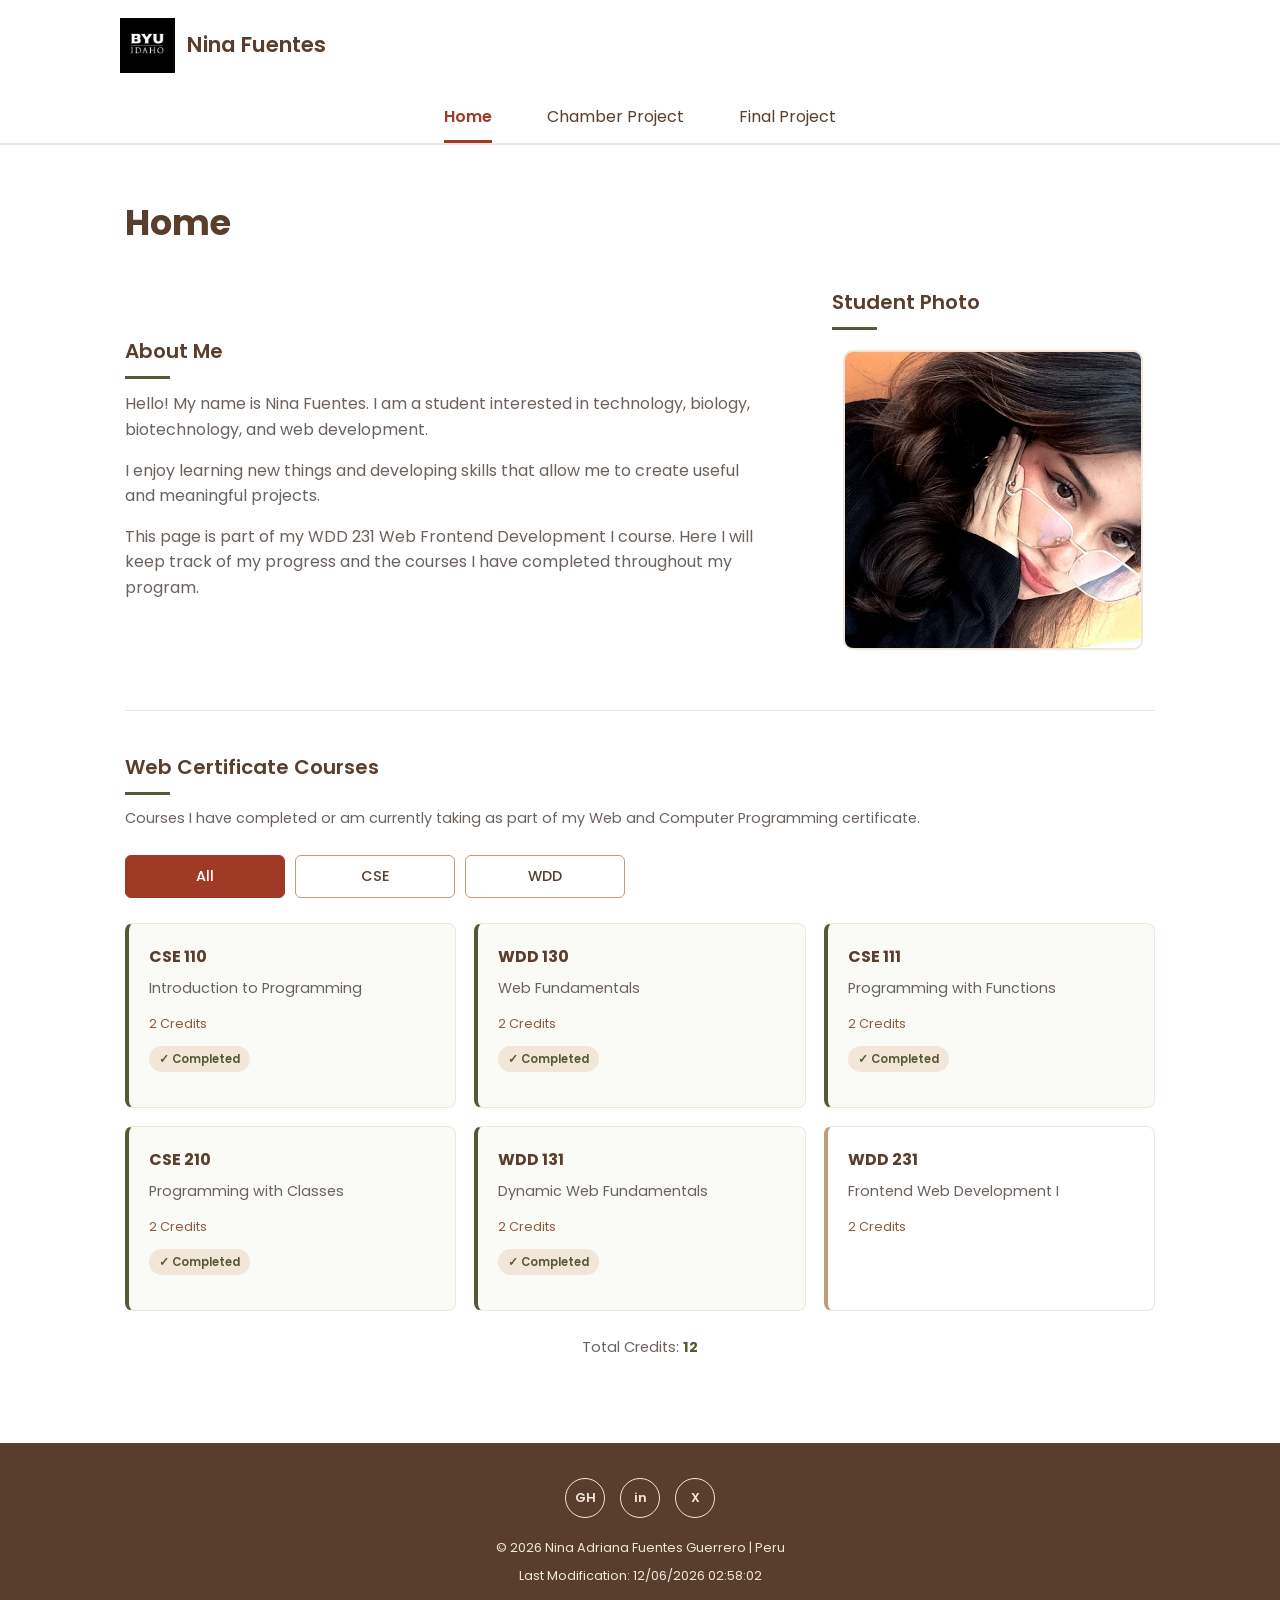
==== index.html @ 89409931 "w1" ====
<!DOCTYPE html>
<html lang="en">

<head>
    <meta charset="UTF-8">

    <meta name="viewport" content="width=device-width, initial-scale=1.0">

    <meta name="description"
        content="Nina Fuentes' WDD 231 course home page. Explore my web development courses and progress.">

    <meta name="author"
        content="Nina Adriana Fuentes Guerrero">

    <title>WDD 231 | Nina Fuentes</title>


    <!-- Google Fonts -->

    <link rel="preconnect" href="https://fonts.googleapis.com">

    <link rel="preconnect"
        href="https://fonts.gstatic.com"
        crossorigin>

    <link
        href="https://fonts.googleapis.com/css2?family=Poppins:wght@400;500;600;700&display=swap"
        rel="stylesheet">


    <!-- CSS -->

    <link rel="stylesheet"
        href="styles/small.css">

    <link rel="stylesheet"
        href="styles/larger.css">


    <!-- JavaScript -->

    <script
        src="scripts/navigation.js"
        defer>
    </script>

    <script
        src="scripts/date.js"
        defer>
    </script>

    <script
        src="scripts/course.js"
        defer>
    </script>

</head>


<body>


    <!-- =========================
         HEADER
    ========================== -->

    <header>

        <div class="header-content">


            <a href="index.html"
                class="logo-link">

                <img
                    src="images/byui-logo.jpg   "
                    alt="Brigham Young University-Idaho logo"
                    class="logo">

            </a>


            <span class="site-name">
                Nina Fuentes
            </span>


            <button
                id="menu-button"
                class="menu-button"
                aria-label="Open navigation menu"
                aria-expanded="false">

                ☰

            </button>

        </div>


        <!-- Navigation -->

        <nav id="navigation">

            <a
                href="index.html"
                class="active">

                Home

            </a>


            <a href="#">
                Chamber Project
            </a>


            <a href="#">
                Final Project
            </a>

        </nav>

    </header>



    <!-- =========================
         MAIN
    ========================== -->

    <main>


        <h1>
            Home
        </h1>



        <!-- =========================
             ABOUT + PHOTO
        ========================== -->

        <div class="top-sections">


            <!-- About Me -->

            <section class="about-section">

                <h2>
                    About Me
                </h2>


                <div class="section-content">

                    <p>
                        Hello! My name is Nina Fuentes. I am a student
                        interested in technology, biology, biotechnology,
                        and web development.
                    </p>


                    <p>
                        I enjoy learning new things and developing
                        skills that allow me to create useful and
                        meaningful projects.
                    </p>


                    <p>
                        This page is part of my WDD 231 Web Frontend
                        Development I course. Here I will keep track
                        of my progress and the courses I have completed
                        throughout my program.
                    </p>

                </div>

            </section>



            <!-- Student Photo -->

            <section class="photo-section">

                <h2>
                    Student Photo
                </h2>


                <div class="photo-container">

                    <img
                        src="images/student-photo.jpg"
                        alt="Photo of Nina Fuentes">

                </div>

            </section>

        </div>



        <!-- =========================
             COURSES
        ========================== -->

        <section class="courses-section">


            <h2>
                Web Certificate Courses
            </h2>


            <p class="courses-intro">
                Courses I have completed or am currently taking
                as part of my Web and Computer Programming certificate.
            </p>



            <!-- Filter buttons -->

            <div class="course-filters">


                <button
                    id="all-courses"
                    class="filter-button active-filter">

                    All

                </button>


                <button
                    id="cse-courses"
                    class="filter-button">

                    CSE

                </button>


                <button
                    id="wdd-courses"
                    class="filter-button">

                    WDD

                </button>

            </div>



            <!-- Course cards -->

            <div
                id="course-container"
                class="course-container">

            </div>



            <!-- Credits -->

            <p class="credits">

                Total Credits:
                <span id="total-credits">
                    0
                </span>

            </p>

        </section>

    </main>



    <!-- =========================
         FOOTER
    ========================== -->

    <footer>


        <!-- Social links -->

        <div class="social-links">


            <a
                href="https://github.com/ninafuentesg/wdd231"
                target="_blank"
                rel="noopener noreferrer"
                aria-label="GitHub">

                <span class="social-icon">
                    GH
                </span>

            </a>



            <a
                href="https://www.linkedin.com/in/nina-adriana-fuentes-guerrero/"
                target="_blank"
                rel="noopener noreferrer"
                aria-label="LinkedIn">

                <span class="social-icon">
                    in
                </span>

            </a>



            <a
                href="#"
                aria-label="Social media">

                <span class="social-icon">
                    X
                </span>

            </a>

        </div>



        <!-- Copyright -->

        <p>

            ©
            <span id="currentyear"></span>

            Nina Adriana Fuentes Guerrero

            | Peru

        </p>



        <!-- Last modified -->

        <p id="lastModified">

        </p>


    </footer>


</body>

</html>
---- styles/small.css ----
/* ========================================
   COLOR PALETTE
======================================== */

:root {

    --olive: #555934;

    --cream: #F2E6D8;

    --tan: #BF9B7A;

    --brown: #8C5B3E;

    --dark-brown: #593E2E;

    --terracotta: #9E3A26;

    --white: #FFFFFF;

    --text-light: #6B625D;

}


/* ========================================
   RESET
======================================== */

* {
    box-sizing: border-box;
}


html {
    scroll-behavior: smooth;
}


body {

    margin: 0;

    font-family:
        "Poppins",
        sans-serif;

    background-color: var(--white);

    color: var(--dark-brown);

    line-height: 1.6;

}


img {

    max-width: 100%;

    height: auto;

    display: block;

}


a {

    color: inherit;

}


button {

    font-family: inherit;

}


/* ========================================
   HEADER
======================================== */

header {

    background-color: var(--white);

    border-bottom:
        1px solid var(--cream);

}


.header-content {

    display: flex;

    align-items: center;

    gap: 12px;

    max-width: 1100px;

    margin: 0 auto;

    padding: 14px 20px;

}


.logo-link {

    display: flex;

    align-items: center;

}


.logo {

    width: 48px;

    height: 48px;

}


.site-name {

    flex: 1;

    font-size: 1.2rem;

    font-weight: 600;

    color: var(--dark-brown);

}


/* ========================================
   MOBILE MENU BUTTON
======================================== */

.menu-button {

    border: none;

    background-color: transparent;

    color: var(--dark-brown);

    font-size: 1.8rem;

    cursor: pointer;

    padding: 5px;

}


.menu-button:hover {

    color: var(--terracotta);

}


/* ========================================
   NAVIGATION
======================================== */

nav {

    display: none;

    flex-direction: column;

    background-color: var(--white);

    border-top:
        1px solid var(--cream);

}


nav.open {

    display: flex;

}


nav a {

    padding: 14px 20px;

    text-decoration: none;

    color: var(--dark-brown);

    transition:
        background-color 0.2s ease,
        color 0.2s ease;

}


nav a:hover {

    background-color: var(--cream);

    color: var(--terracotta);

}


nav a.active {

    background-color: var(--cream);

    color: var(--terracotta);

    font-weight: 600;

}


/* ========================================
   MAIN
======================================== */

main {

    max-width: 1100px;

    margin: 0 auto;

    padding: 35px 20px 60px;

}


h1 {

    margin: 0 0 35px;

    font-size: 2rem;

    color: var(--dark-brown);

}


h2 {

    margin: 0;

    color: var(--dark-brown);

    font-size: 1.25rem;

    font-weight: 600;

}


h2::after {

    content: "";

    display: block;

    width: 45px;

    height: 3px;

    margin-top: 9px;

    background-color: var(--olive);

}


/* ========================================
   TOP SECTIONS
======================================== */

.top-sections {

    display: grid;

    gap: 45px;

}


.about-section,
.photo-section {

    background-color: var(--white);

}


.section-content {

    padding-top: 12px;

}


.section-content p {

    margin: 0 0 15px;

    color: var(--text-light);

}


.section-content p:last-child {

    margin-bottom: 0;

}


/* ========================================
   STUDENT PHOTO
======================================== */

.photo-container {

    padding-top: 20px;

}


.photo-container img {

    width: 100%;

    max-width: 300px;

    aspect-ratio: 1 / 1;

    object-fit: cover;

    margin: 0 auto;

    border-radius: 10px;

    border:
        2px solid var(--cream);

}


/* ========================================
   COURSES
======================================== */

.courses-section {

    margin-top: 60px;

    padding-top: 40px;

    border-top:
        1px solid var(--cream);

}


.courses-intro {

    margin: 12px 0 0;

    color: var(--text-light);

    font-size: 0.9rem;

}


/* ========================================
   FILTER BUTTONS
======================================== */

.course-filters {

    display: flex;

    gap: 10px;

    margin: 25px 0;

}


.filter-button {

    flex: 1;

    padding: 10px 15px;

    background-color: var(--white);

    color: var(--dark-brown);

    border:
        1px solid var(--tan);

    border-radius: 6px;

    cursor: pointer;

    font-size: 0.9rem;

    font-weight: 500;

    transition:
        background-color 0.2s ease,
        color 0.2s ease,
        border-color 0.2s ease;

}


/* Hover */

.filter-button:hover {

    border-color: var(--terracotta);

    color: var(--terracotta);

}


/* Selected */

.filter-button.active-filter {

    background-color: var(--terracotta);

    color: var(--white);

    border-color: var(--terracotta);

}


/* ========================================
   COURSE CARDS
======================================== */

.course-container {

    display: grid;

    gap: 12px;

}


.course-card {

    padding: 20px;

    background-color: var(--white);

    border:
        1px solid var(--cream);

    border-left:
        4px solid var(--tan);

    border-radius: 8px;

    transition:
        transform 0.2s ease,
        box-shadow 0.2s ease,
        border-color 0.2s ease;

}


.course-card:hover {

    transform: translateY(-2px);

    border-left-color: var(--terracotta);

    box-shadow:
        0 6px 20px
        rgba(89, 62, 46, 0.08);

}


/* Completed courses */

.course-card.completed {

    border-left-color: var(--olive);

    background-color: #FAFAF7;

}


.course-card.completed:hover {

    border-left-color: var(--terracotta);

}


/* Course code */

.course-card h3 {

    margin: 0 0 7px;

    color: var(--dark-brown);

    font-size: 1rem;

}


/* Course name */

.course-name {

    margin: 0 0 14px;

    color: var(--text-light);

    font-size: 0.9rem;

}


/* Credits */

.course-credits {

    margin: 0;

    color: var(--brown);

    font-size: 0.8rem;

}


/* Completed label */

.completed-label {

    display: inline-block;

    margin-top: 12px;

    padding:
        4px 10px;

    background-color: var(--cream);

    color: var(--olive);

    border-radius: 20px;

    font-size: 0.72rem;

    font-weight: 600;

}


/* ========================================
   TOTAL CREDITS
======================================== */

.credits {

    margin-top: 25px;

    text-align: center;

    color: var(--text-light);

    font-size: 0.9rem;

}


#total-credits {

    color: var(--olive);

    font-weight: 700;

}


/* ========================================
   FOOTER
======================================== */

footer {

    padding: 35px 20px;

    background-color: var(--dark-brown);

    color: var(--cream);

    text-align: center;

}


.social-links {

    display: flex;

    justify-content: center;

    gap: 15px;

    margin-bottom: 20px;

}


.social-links a {

    text-decoration: none;

}


.social-icon {

    display: flex;

    align-items: center;

    justify-content: center;

    width: 40px;

    height: 40px;

    border:
        1px solid var(--cream);

    border-radius: 50%;

    font-size: 0.8rem;

    font-weight: 600;

    transition:
        background-color 0.2s ease,
        color 0.2s ease;

}


.social-links a:hover .social-icon {

    background-color: var(--terracotta);

    border-color: var(--terracotta);

    color: var(--white);

}


footer p {

    margin: 7px 0;

    font-size: 0.8rem;

}
---- styles/larger.css ----
/* ========================================
   LARGE SCREEN
======================================== */

@media screen and (min-width: 700px) {


    /* ====================================
       HEADER
    ==================================== */

    .header-content {

        padding:
            18px 30px;

    }


    .logo {

        width: 55px;

        height: 55px;

    }


    .site-name {

        font-size: 1.35rem;

    }


    .menu-button {

        display: none;

    }



    /* ====================================
       NAVIGATION
    ==================================== */

    nav {

        display: flex;

        flex-direction: row;

        justify-content: center;

        gap: 5px;

        border-top: none;

        border-bottom:
            1px solid var(--cream);

    }


    nav a {

        position: relative;

        padding:
            13px 25px;

    }


    nav a.active {

        background-color: transparent;

        color: var(--terracotta);

    }


    nav a.active::after {

        content: "";

        position: absolute;

        left: 25px;

        right: 25px;

        bottom: 0;

        height: 3px;

        background-color:
            var(--terracotta);

    }


    nav a:hover {

        background-color: var(--cream);

        color: var(--terracotta);

    }



    /* ====================================
       MAIN
    ==================================== */

    main {

        padding:
            50px 35px 70px;

    }


    h1 {

        font-size: 2.2rem;

    }



    /* ====================================
       ABOUT + PHOTO
    ==================================== */

    .top-sections {

        grid-template-columns:
            2fr 1fr;

        align-items: center;

        gap: 60px;

    }


    .photo-container {

        padding-top: 20px;

    }



    /* ====================================
       COURSES
    ==================================== */

    .course-container {

        grid-template-columns:
            repeat(3, 1fr);

        gap: 18px;

    }


    .course-card {

        min-height: 185px;

    }


    .course-filters {

        max-width: 500px;

    }

}
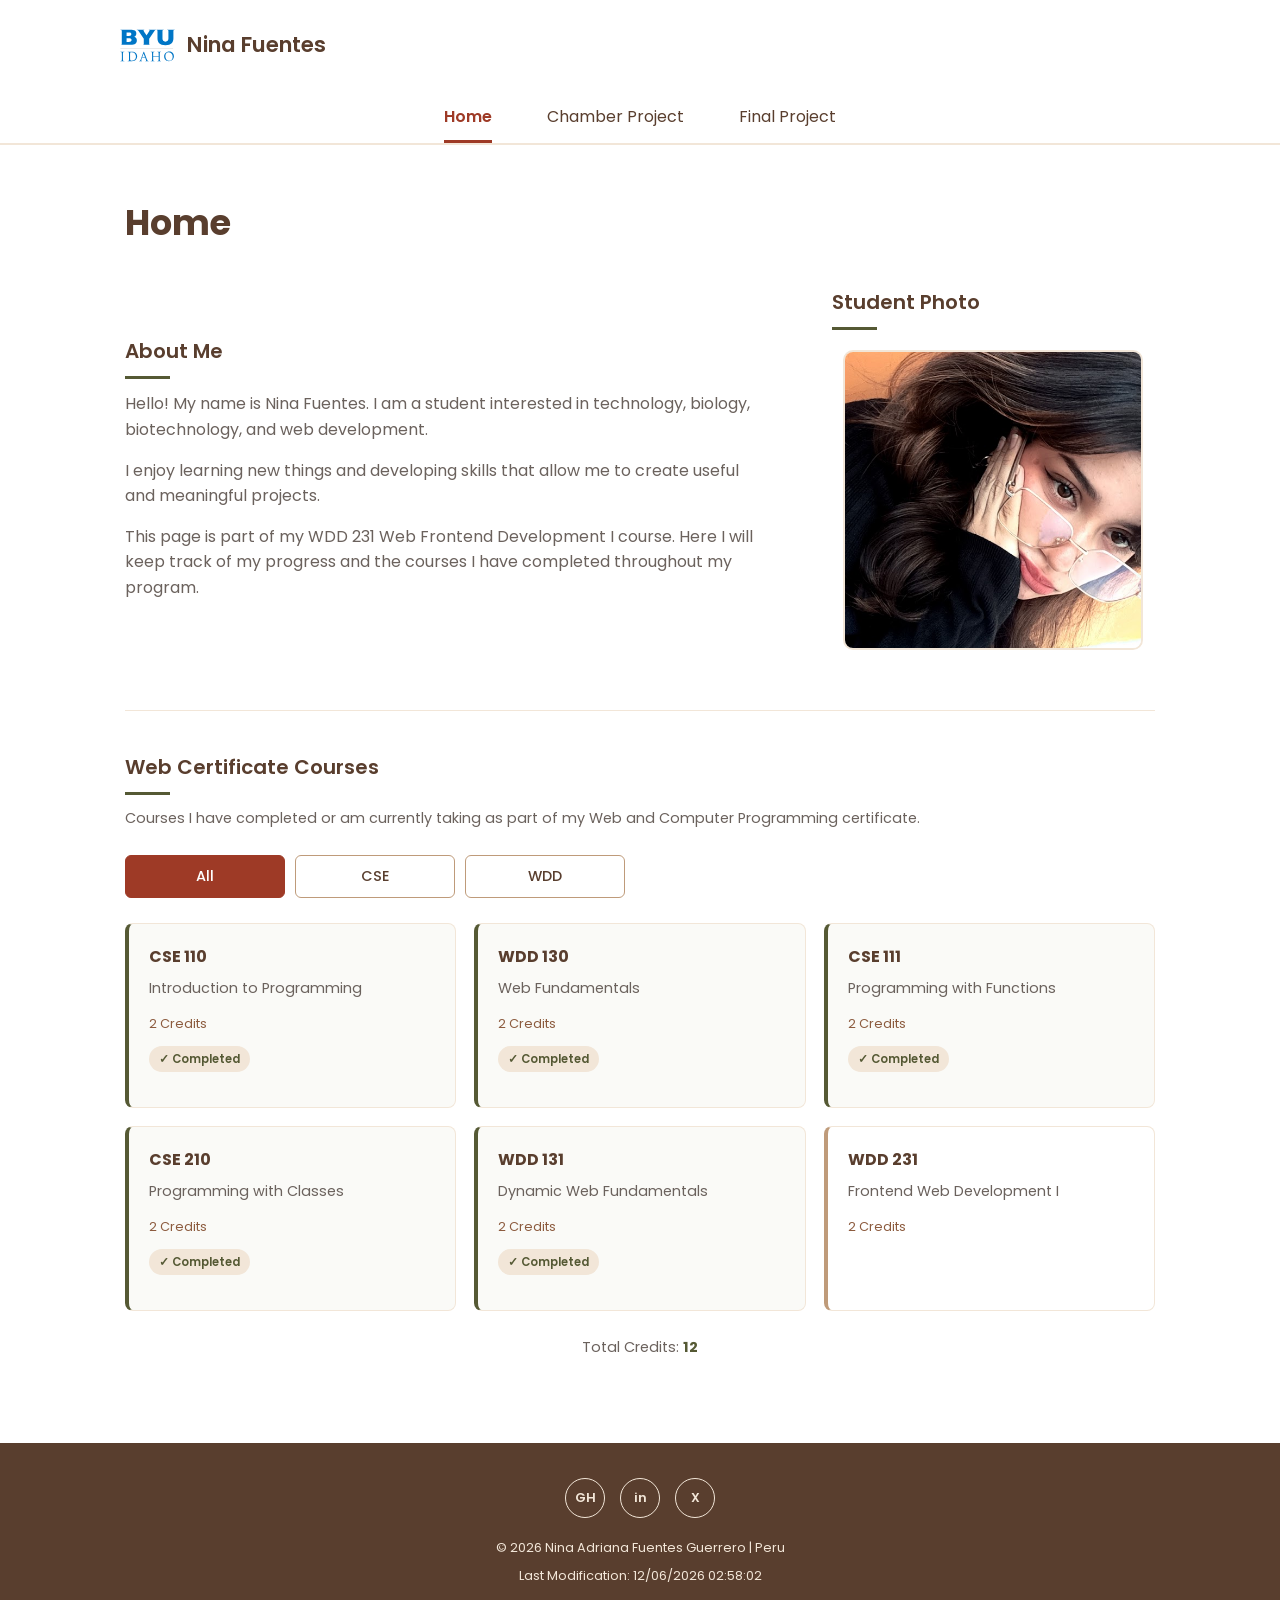
==== commit c3699d8b: "1.1" ====
--- a/index.html
+++ b/index.html
@@ -73,7 +73,7 @@
                 class="logo-link">
 
                 <img
-                    src="images/byui-logo.jpg   "
+                    src="images/byui-logo.svg"
                     alt="Brigham Young University-Idaho logo"
                     class="logo">
 
